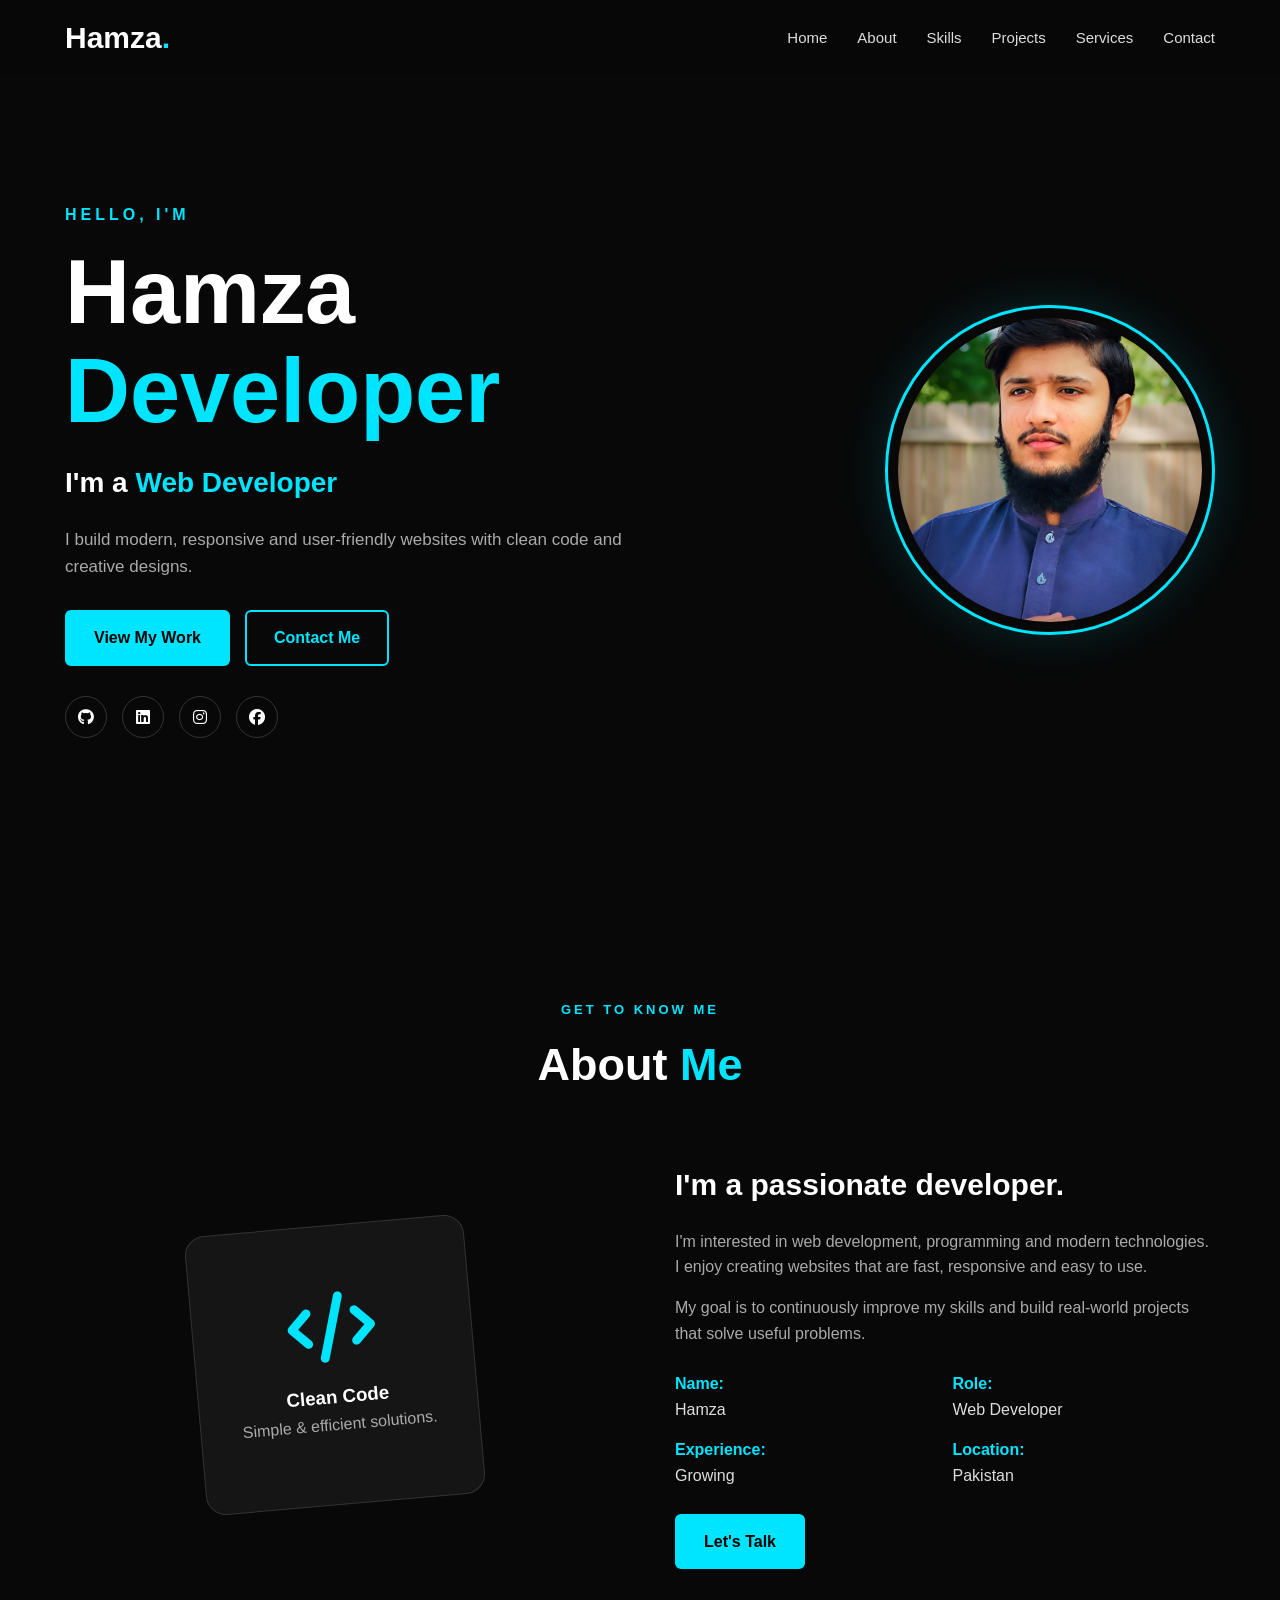
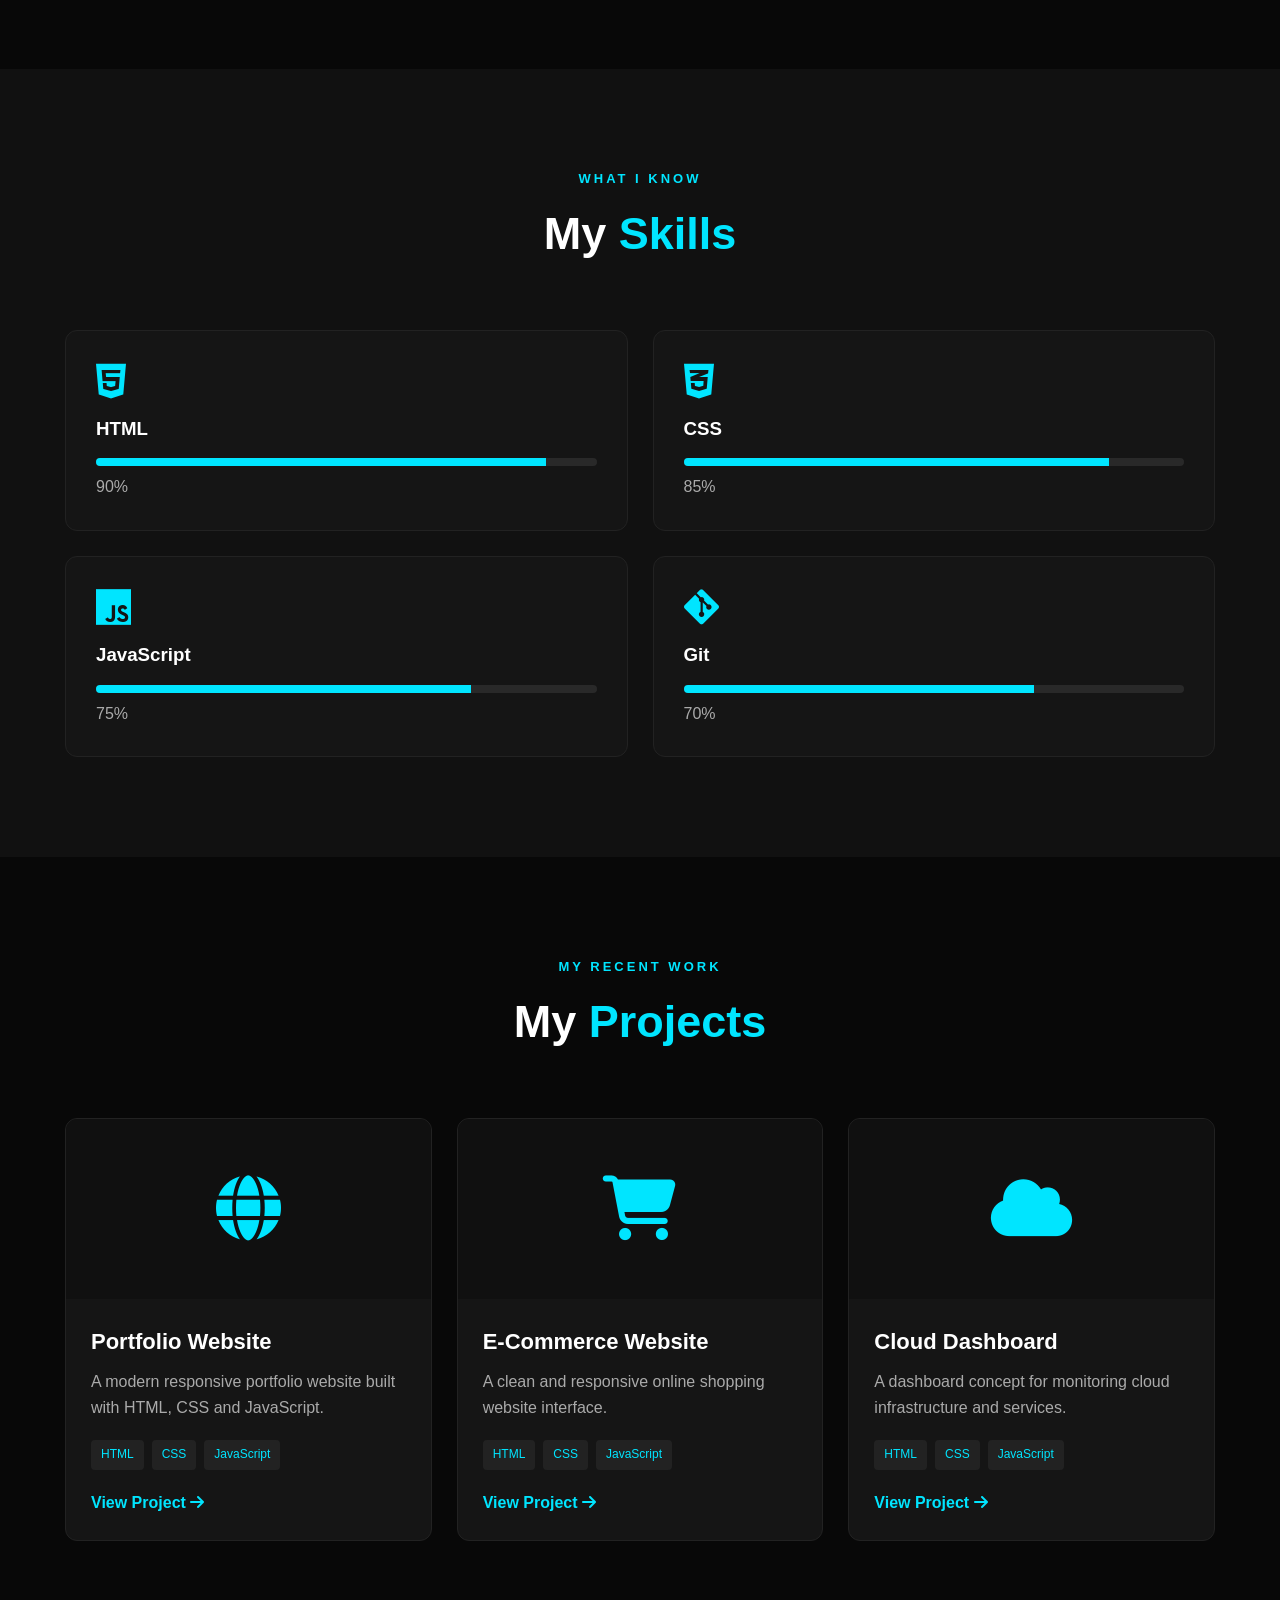
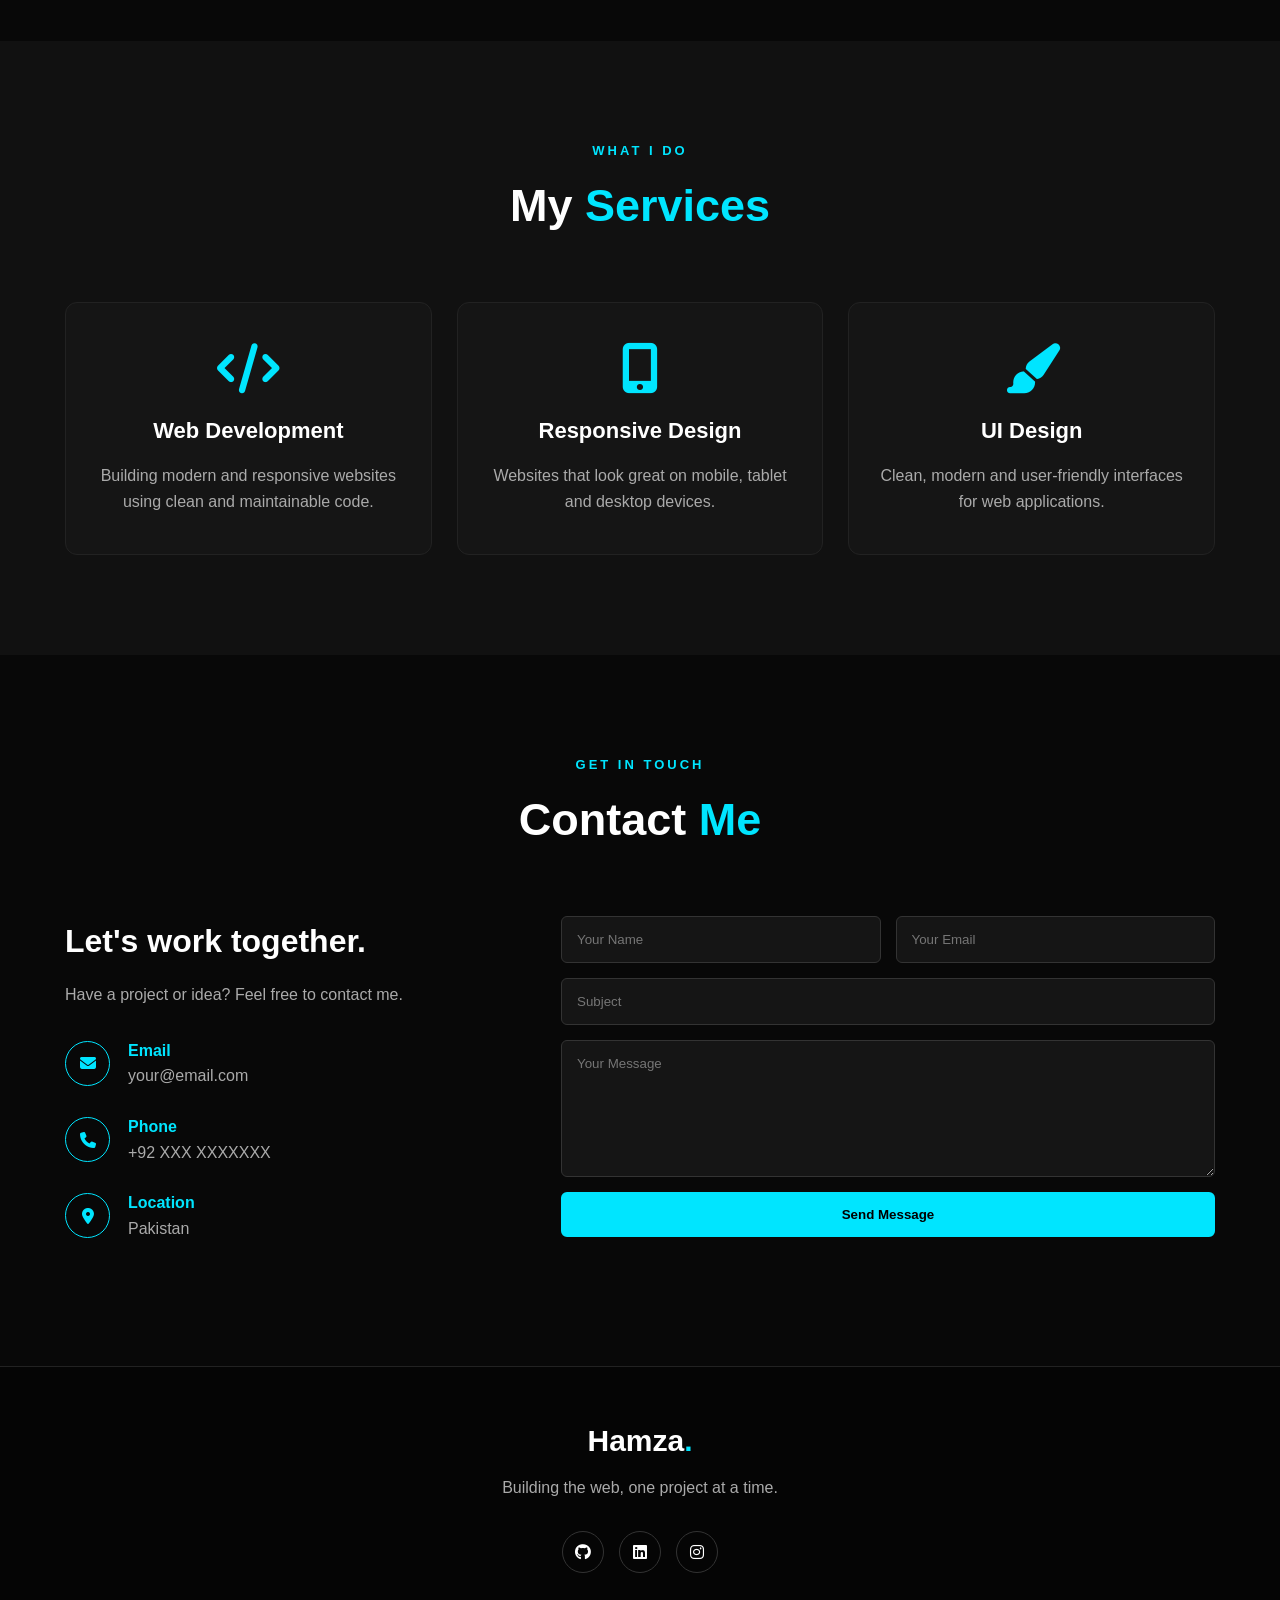
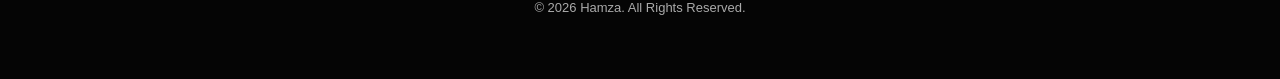
==== public/index.html @ 90203abd "Initial DevOps portfolio" ====
<!DOCTYPE html>
<html lang="en">

<head>
    <meta charset="UTF-8">
    <meta name="viewport" content="width=device-width, initial-scale=1.0">

    <title>Hamza | Portfolio</title>

    <!-- CSS -->
    <link rel="stylesheet" href="style.css">

    <!-- Font Awesome Icons -->
    <link rel="stylesheet"
        href="https://cdnjs.cloudflare.com/ajax/libs/font-awesome/6.5.2/css/all.min.css">
</head>

<body>

    <!-- ================= NAVBAR ================= -->

    <header>
        <nav class="navbar">

            <a href="#home" class="logo">
                Hamza<span>.</span>
            </a>

            <ul class="nav-links" id="navLinks">
                <li>
                    <a href="#home">Home</a>
                </li>

                <li>
                    <a href="#about">About</a>
                </li>

                <li>
                    <a href="#skills">Skills</a>
                </li>

                <li>
                    <a href="#projects">Projects</a>
                </li>

                <li>
                    <a href="#services">Services</a>
                </li>

                <li>
                    <a href="#contact">Contact</a>
                </li>
            </ul>

            <div class="menu-btn" id="menuBtn">
                <i class="fas fa-bars"></i>
            </div>

        </nav>
    </header>


    <!-- ================= HOME ================= -->

    <section class="hero" id="home">

        <div class="hero-content">

            <p class="small-title">
                HELLO, I'M
            </p>

            <h1>
                Hamza <br>
                <span>Developer</span>
            </h1>

            <h2>
                I'm a <span id="typing"></span>
            </h2>

            <p class="hero-text">
                I build modern, responsive and user-friendly websites
                with clean code and creative designs.
            </p>


            <!-- Buttons -->

            <div class="hero-buttons">

                <a href="#projects" class="btn primary-btn">
                    View My Work
                </a>

                <a href="#contact" class="btn secondary-btn">
                    Contact Me
                </a>

            </div>


            <!-- Social Icons -->

            <div class="social-icons">

                <a href="#" aria-label="GitHub">
                    <i class="fab fa-github"></i>
                </a>

                <a href="#" aria-label="LinkedIn">
                    <i class="fab fa-linkedin"></i>
                </a>

                <a href="#" aria-label="Instagram">
                    <i class="fab fa-instagram"></i>
                </a>

                <a href="#" aria-label="Facebook">
                    <i class="fab fa-facebook"></i>
                </a>

            </div>

        </div>


        <!-- ================= PROFILE PICTURE ================= -->

        <div class="hero-image">

            <div class="profile-circle">

                <div class="profile-placeholder">

                    <img
                        src="/profile.jpg"
                        alt="Hamza Profile Picture"
                    >

                </div>

            </div>

        </div>

    </section>


    <!-- ================= ABOUT ================= -->

    <section class="section" id="about">

        <div class="section-title">

            <p>
                GET TO KNOW ME
            </p>

            <h2>
                About <span>Me</span>
            </h2>

        </div>


        <div class="about-container">


            <!-- About Image/Card -->

            <div class="about-image">

                <div class="about-card">

                    <i class="fas fa-code"></i>

                    <h3>
                        Clean Code
                    </h3>

                    <p>
                        Simple & efficient solutions.
                    </p>

                </div>

            </div>


            <!-- About Content -->

            <div class="about-content">

                <h3>
                    I'm a passionate developer.
                </h3>

                <p>
                    I'm interested in web development, programming
                    and modern technologies. I enjoy creating websites
                    that are fast, responsive and easy to use.
                </p>

                <p>
                    My goal is to continuously improve my skills and
                    build real-world projects that solve useful problems.
                </p>


                <div class="about-info">

                    <div>
                        <strong>Name:</strong>
                        <span>Hamza</span>
                    </div>

                    <div>
                        <strong>Role:</strong>
                        <span>Web Developer</span>
                    </div>

                    <div>
                        <strong>Experience:</strong>
                        <span>Growing</span>
                    </div>

                    <div>
                        <strong>Location:</strong>
                        <span>Pakistan</span>
                    </div>

                </div>


                <a href="#contact" class="btn primary-btn">
                    Let's Talk
                </a>

            </div>

        </div>

    </section>


    <!-- ================= SKILLS ================= -->

    <section class="section skills-section" id="skills">

        <div class="section-title">

            <p>
                WHAT I KNOW
            </p>

            <h2>
                My <span>Skills</span>
            </h2>

        </div>


        <div class="skills-container">


            <!-- HTML -->

            <div class="skill-card">

                <i class="fab fa-html5"></i>

                <h3>
                    HTML
                </h3>

                <div class="progress">

                    <div
                        class="progress-bar"
                        data-width="90%">
                    </div>

                </div>

                <span>
                    90%
                </span>

            </div>


            <!-- CSS -->

            <div class="skill-card">

                <i class="fab fa-css3-alt"></i>

                <h3>
                    CSS
                </h3>

                <div class="progress">

                    <div
                        class="progress-bar"
                        data-width="85%">
                    </div>

                </div>

                <span>
                    85%
                </span>

            </div>


            <!-- JavaScript -->

            <div class="skill-card">

                <i class="fab fa-js"></i>

                <h3>
                    JavaScript
                </h3>

                <div class="progress">

                    <div
                        class="progress-bar"
                        data-width="75%">
                    </div>

                </div>

                <span>
                    75%
                </span>

            </div>


            <!-- Git -->

            <div class="skill-card">

                <i class="fab fa-git-alt"></i>

                <h3>
                    Git
                </h3>

                <div class="progress">

                    <div
                        class="progress-bar"
                        data-width="70%">
                    </div>

                </div>

                <span>
                    70%
                </span>

            </div>

        </div>

    </section>


    <!-- ================= PROJECTS ================= -->

    <section class="section" id="projects">

        <div class="section-title">

            <p>
                MY RECENT WORK
            </p>

            <h2>
                My <span>Projects</span>
            </h2>

        </div>


        <div class="projects-container">


            <!-- Project 1 -->

            <div class="project-card">

                <div class="project-icon">

                    <i class="fas fa-globe"></i>

                </div>

                <div class="project-content">

                    <h3>
                        Portfolio Website
                    </h3>

                    <p>
                        A modern responsive portfolio website
                        built with HTML, CSS and JavaScript.
                    </p>

                    <div class="project-tags">

                        <span>HTML</span>
                        <span>CSS</span>
                        <span>JavaScript</span>

                    </div>

                    <a href="#" class="project-link">
                        View Project
                        <i class="fas fa-arrow-right"></i>
                    </a>

                </div>

            </div>


            <!-- Project 2 -->

            <div class="project-card">

                <div class="project-icon">

                    <i class="fas fa-shopping-cart"></i>

                </div>

                <div class="project-content">

                    <h3>
                        E-Commerce Website
                    </h3>

                    <p>
                        A clean and responsive online shopping
                        website interface.
                    </p>

                    <div class="project-tags">

                        <span>HTML</span>
                        <span>CSS</span>
                        <span>JavaScript</span>

                    </div>

                    <a href="#" class="project-link">
                        View Project
                        <i class="fas fa-arrow-right"></i>
                    </a>

                </div>

            </div>


            <!-- Project 3 -->

            <div class="project-card">

                <div class="project-icon">

                    <i class="fas fa-cloud"></i>

                </div>

                <div class="project-content">

                    <h3>
                        Cloud Dashboard
                    </h3>

                    <p>
                        A dashboard concept for monitoring
                        cloud infrastructure and services.
                    </p>

                    <div class="project-tags">

                        <span>HTML</span>
                        <span>CSS</span>
                        <span>JavaScript</span>

                    </div>

                    <a href="#" class="project-link">
                        View Project
                        <i class="fas fa-arrow-right"></i>
                    </a>

                </div>

            </div>

        </div>

    </section>


    <!-- ================= SERVICES ================= -->

    <section class="section services-section" id="services">

        <div class="section-title">

            <p>
                WHAT I DO
            </p>

            <h2>
                My <span>Services</span>
            </h2>

        </div>


        <div class="services-container">


            <!-- Service 1 -->

            <div class="service-card">

                <i class="fas fa-code"></i>

                <h3>
                    Web Development
                </h3>

                <p>
                    Building modern and responsive websites
                    using clean and maintainable code.
                </p>

            </div>


            <!-- Service 2 -->

            <div class="service-card">

                <i class="fas fa-mobile-alt"></i>

                <h3>
                    Responsive Design
                </h3>

                <p>
                    Websites that look great on mobile,
                    tablet and desktop devices.
                </p>

            </div>


            <!-- Service 3 -->

            <div class="service-card">

                <i class="fas fa-paint-brush"></i>

                <h3>
                    UI Design
                </h3>

                <p>
                    Clean, modern and user-friendly interfaces
                    for web applications.
                </p>

            </div>

        </div>

    </section>


    <!-- ================= CONTACT ================= -->

    <section class="section contact-section" id="contact">

        <div class="section-title">

            <p>
                GET IN TOUCH
            </p>

            <h2>
                Contact <span>Me</span>
            </h2>

        </div>


        <div class="contact-container">


            <!-- Contact Information -->

            <div class="contact-info">

                <h3>
                    Let's work together.
                </h3>

                <p>
                    Have a project or idea?
                    Feel free to contact me.
                </p>


                <div class="contact-item">

                    <i class="fas fa-envelope"></i>

                    <div>

                        <strong>
                            Email
                        </strong>

                        <p>
                            your@email.com
                        </p>

                    </div>

                </div>


                <div class="contact-item">

                    <i class="fas fa-phone"></i>

                    <div>

                        <strong>
                            Phone
                        </strong>

                        <p>
                            +92 XXX XXXXXXX
                        </p>

                    </div>

                </div>


                <div class="contact-item">

                    <i class="fas fa-location-dot"></i>

                    <div>

                        <strong>
                            Location
                        </strong>

                        <p>
                            Pakistan
                        </p>

                    </div>

                </div>

            </div>


            <!-- Contact Form -->

            <form id="contactForm">

                <div class="input-group">

                    <input
                        type="text"
                        id="name"
                        placeholder="Your Name"
                        required
                    >

                    <input
                        type="email"
                        id="email"
                        placeholder="Your Email"
                        required
                    >

                </div>


                <input
                    type="text"
                    id="subject"
                    placeholder="Subject"
                    required
                >


                <textarea
                    id="message"
                    rows="7"
                    placeholder="Your Message"
                    required
                ></textarea>


                <button
                    type="submit"
                    class="btn primary-btn"
                >
                    Send Message
                </button>


                <p id="formMessage"></p>

            </form>

        </div>

    </section>


    <!-- ================= FOOTER ================= -->

    <footer>

        <div class="footer-content">

            <h2>
                Hamza<span>.</span>
            </h2>

            <p>
                Building the web, one project at a time.
            </p>


            <div class="social-icons">

                <a href="#" aria-label="GitHub">
                    <i class="fab fa-github"></i>
                </a>

                <a href="#" aria-label="LinkedIn">
                    <i class="fab fa-linkedin"></i>
                </a>

                <a href="#" aria-label="Instagram">
                    <i class="fab fa-instagram"></i>
                </a>

            </div>


            <p class="copyright">
                © 2026 Hamza. All Rights Reserved.
            </p>

        </div>

    </footer>


    <!-- ================= JAVASCRIPT ================= -->

    <script src="script.js"></script>

</body>

</html>
---- public/style.css ----
/* =========================
   GLOBAL
========================= */

* {
    margin: 0;
    padding: 0;
    box-sizing: border-box;
    scroll-behavior: smooth;
}

:root {
    --bg: #080808;
    --bg-light: #111111;
    --card: #151515;
    --text: #ffffff;
    --text-light: #aaaaaa;
    --accent: #00e5ff;
    --accent-dark: #00a8bd;
}

body {
    font-family: Arial, Helvetica, sans-serif;
    background: var(--bg);
    color: var(--text);
    line-height: 1.6;
}

a {
    color: inherit;
    text-decoration: none;
}

ul {
    list-style: none;
}

section {
    scroll-margin-top: 80px;
}


/* =========================
   NAVBAR
========================= */

header {
    position: fixed;
    top: 0;
    left: 0;
    width: 100%;
    z-index: 1000;
    background: rgba(8, 8, 8, 0.9);
    backdrop-filter: blur(10px);
}

.navbar {
    max-width: 1200px;
    height: 75px;
    margin: auto;

    display: flex;
    align-items: center;
    justify-content: space-between;

    padding: 0 25px;
}

.logo {
    font-size: 30px;
    font-weight: 800;
}

.logo span,
h1 span,
h2 span,
.section-title span,
footer span {
    color: var(--accent);
}

.nav-links {
    display: flex;
    gap: 30px;
}

.nav-links a {
    color: #ddd;
    font-size: 15px;
    transition: 0.3s;
}

.nav-links a:hover {
    color: var(--accent);
}

.menu-btn {
    display: none;
    font-size: 25px;
    cursor: pointer;
}


/* =========================
   HERO SECTION
========================= */

.hero {
    min-height: 100vh;
    max-width: 1200px;
    margin: auto;

    padding: 120px 25px 80px;

    display: flex;
    align-items: center;
    justify-content: space-between;

    gap: 60px;
}

.hero-content {
    max-width: 650px;
}

.small-title {
    color: var(--accent);
    letter-spacing: 4px;
    font-weight: bold;
    margin-bottom: 15px;
}

.hero h1 {
    font-size: clamp(50px, 8vw, 90px);
    line-height: 1.1;
    margin-bottom: 20px;
}

.hero h2 {
    font-size: 28px;
    margin-bottom: 20px;
}

#typing {
    color: var(--accent);
}

.hero-text {
    color: var(--text-light);
    max-width: 600px;
    font-size: 17px;
}

.hero-buttons {
    display: flex;
    gap: 15px;
    margin-top: 30px;
}

.btn {
    display: inline-block;

    padding: 13px 27px;

    border-radius: 6px;

    font-weight: bold;

    border: 2px solid var(--accent);

    transition: 0.3s;

    cursor: pointer;
}

.primary-btn {
    background: var(--accent);
    color: #000;
}

.primary-btn:hover {
    background: transparent;
    color: var(--accent);
}

.secondary-btn {
    color: var(--accent);
}

.secondary-btn:hover {
    background: var(--accent);
    color: #000;
}


/* =========================
   SOCIAL ICONS
========================= */

.social-icons {
    display: flex;
    gap: 15px;
    margin-top: 30px;
}

.social-icons a {
    width: 42px;
    height: 42px;

    display: flex;
    align-items: center;
    justify-content: center;

    border: 1px solid #333;

    border-radius: 50%;

    transition: 0.3s;
}

.social-icons a:hover {
    color: var(--accent);

    border-color: var(--accent);

    transform: translateY(-4px);
}


/* =========================
   PROFILE PICTURE
========================= */

.hero-image {
    display: flex;

    align-items: center;
    justify-content: center;
}

.profile-circle {
    width: 330px;
    height: 330px;

    border-radius: 50%;

    border: 3px solid var(--accent);

    display: flex;

    align-items: center;
    justify-content: center;

    box-shadow: 0 0 50px rgba(0, 229, 255, 0.15);

    padding: 10px;
}

.profile-placeholder {
    width: 100%;
    height: 100%;

    border-radius: 50%;

    overflow: hidden;
}

.profile-placeholder img {
    width: 100%;
    height: 100%;

    object-fit: cover;

    display: block;
}


/* =========================
   GENERAL SECTIONS
========================= */

.section {
    max-width: 1200px;

    margin: auto;

    padding: 100px 25px;
}

.section-title {
    text-align: center;

    margin-bottom: 60px;
}

.section-title p {
    color: var(--accent);

    letter-spacing: 3px;

    font-size: 13px;

    font-weight: bold;
}

.section-title h2 {
    font-size: 45px;

    margin-top: 8px;
}


/* =========================
   ABOUT
========================= */

.about-container {
    display: grid;

    grid-template-columns: 1fr 1fr;

    gap: 70px;

    align-items: center;
}

.about-image {
    height: 350px;

    display: flex;

    align-items: center;
    justify-content: center;
}

.about-card {
    width: 280px;
    height: 280px;

    background: var(--card);

    border: 1px solid #333;

    border-radius: 20px;

    display: flex;

    flex-direction: column;

    align-items: center;
    justify-content: center;

    text-align: center;

    transform: rotate(-5deg);

    transition: 0.4s;
}

.about-card:hover {
    transform: rotate(0deg) scale(1.04);

    border-color: var(--accent);
}

.about-card i {
    font-size: 70px;

    color: var(--accent);

    margin-bottom: 20px;
}

.about-card p {
    color: var(--text-light);
}

.about-content h3 {
    font-size: 30px;

    margin-bottom: 20px;
}

.about-content > p {
    color: var(--text-light);

    margin-bottom: 15px;
}

.about-info {
    margin: 25px 0;

    display: grid;

    grid-template-columns: 1fr 1fr;

    gap: 15px;
}

.about-info div {
    display: flex;

    flex-direction: column;
}

.about-info strong {
    color: var(--accent);
}

.about-info span {
    color: #ddd;
}


/* =========================
   SKILLS
========================= */

.skills-section {
    background: var(--bg-light);

    max-width: none;

    padding-left: max(
        25px,
        calc((100% - 1150px) / 2)
    );

    padding-right: max(
        25px,
        calc((100% - 1150px) / 2)
    );
}

.skills-container {
    display: grid;

    grid-template-columns: repeat(2, 1fr);

    gap: 25px;
}

.skill-card {
    background: var(--card);

    padding: 30px;

    border-radius: 12px;

    border: 1px solid #222;
}

.skill-card i {
    font-size: 40px;

    color: var(--accent);
}

.skill-card h3 {
    margin: 10px 0 15px;
}

.progress {
    height: 8px;

    background: #292929;

    border-radius: 10px;

    overflow: hidden;
}

.progress-bar {
    width: 0;

    height: 100%;

    background: var(--accent);

    transition: width 1.5s ease;
}

.skill-card > span {
    display: block;

    margin-top: 8px;

    color: var(--text-light);
}


/* =========================
   PROJECTS
========================= */

.projects-container {
    display: grid;

    grid-template-columns: repeat(3, 1fr);

    gap: 25px;
}

.project-card {
    background: var(--card);

    border: 1px solid #222;

    border-radius: 12px;

    overflow: hidden;

    transition: 0.3s;
}

.project-card:hover {
    transform: translateY(-10px);

    border-color: var(--accent);
}

.project-icon {
    height: 180px;

    display: flex;

    align-items: center;
    justify-content: center;

    background: #101010;
}

.project-icon i {
    font-size: 65px;

    color: var(--accent);
}

.project-content {
    padding: 25px;
}

.project-content h3 {
    font-size: 22px;

    margin-bottom: 10px;
}

.project-content p {
    color: var(--text-light);
}

.project-tags {
    display: flex;

    flex-wrap: wrap;

    gap: 8px;

    margin: 20px 0;
}

.project-tags span {
    background: #222;

    color: var(--accent);

    padding: 5px 10px;

    border-radius: 4px;

    font-size: 12px;
}

.project-link {
    color: var(--accent);

    font-weight: bold;
}


/* =========================
   SERVICES
========================= */

.services-section {
    background: var(--bg-light);

    max-width: none;

    padding-left: max(
        25px,
        calc((100% - 1150px) / 2)
    );

    padding-right: max(
        25px,
        calc((100% - 1150px) / 2)
    );
}

.services-container {
    display: grid;

    grid-template-columns: repeat(3, 1fr);

    gap: 25px;
}

.service-card {
    background: var(--card);

    border: 1px solid #222;

    border-radius: 12px;

    padding: 40px 30px;

    text-align: center;

    transition: 0.3s;
}

.service-card:hover {
    transform: translateY(-8px);

    border-color: var(--accent);
}

.service-card i {
    font-size: 50px;

    color: var(--accent);

    margin-bottom: 20px;
}

.service-card h3 {
    margin-bottom: 15px;

    font-size: 22px;
}

.service-card p {
    color: var(--text-light);
}


/* =========================
   CONTACT
========================= */

.contact-container {
    display: grid;

    grid-template-columns: 0.8fr 1.2fr;

    gap: 60px;
}

.contact-info h3 {
    font-size: 32px;

    margin-bottom: 15px;
}

.contact-info > p {
    color: var(--text-light);

    margin-bottom: 30px;
}

.contact-item {
    display: flex;

    align-items: center;

    gap: 18px;

    margin-bottom: 25px;
}

.contact-item i {
    width: 45px;
    height: 45px;

    display: flex;

    align-items: center;
    justify-content: center;

    border: 1px solid var(--accent);

    border-radius: 50%;

    color: var(--accent);
}

.contact-item strong {
    color: var(--accent);
}

.contact-item p {
    color: var(--text-light);
}

form {
    display: flex;

    flex-direction: column;

    gap: 15px;
}

.input-group {
    display: grid;

    grid-template-columns: 1fr 1fr;

    gap: 15px;
}

input,
textarea {
    width: 100%;

    padding: 15px;

    background: var(--card);

    color: white;

    border: 1px solid #333;

    border-radius: 6px;

    outline: none;

    font-family: inherit;
}

input:focus,
textarea:focus {
    border-color: var(--accent);
}

textarea {
    resize: vertical;
}

#formMessage {
    color: var(--accent);
}


/* =========================
   FOOTER
========================= */

footer {
    background: #050505;

    border-top: 1px solid #222;

    text-align: center;

    padding: 50px 20px;
}

.footer-content h2 {
    font-size: 30px;
}

.footer-content > p {
    color: var(--text-light);

    margin: 10px 0;
}

.footer-content .social-icons {
    justify-content: center;
}

.copyright {
    margin-top: 25px !important;

    font-size: 13px;
}


/* =========================
   RESPONSIVE
========================= */

@media (max-width: 900px) {

    .nav-links {
        position: absolute;

        top: 75px;
        left: -100%;

        width: 100%;

        background: #0b0b0b;

        flex-direction: column;

        text-align: center;

        padding: 25px;

        transition: 0.3s;
    }

    .nav-links.active {
        left: 0;
    }

    .menu-btn {
        display: block;
    }

    .hero {
        flex-direction: column-reverse;

        text-align: center;

        justify-content: center;
    }

    .hero-buttons,
    .social-icons {
        justify-content: center;
    }

    .profile-circle {
        width: 270px;
        height: 270px;
    }

    .about-container,
    .contact-container {
        grid-template-columns: 1fr;
    }

    .about-content {
        text-align: center;
    }

    .about-info {
        text-align: left;
    }

    .projects-container,
    .services-container {
        grid-template-columns: 1fr 1fr;
    }
}


/* =========================
   MOBILE
========================= */

@media (max-width: 600px) {

    .section {
        padding: 80px 20px;
    }

    .hero {
        padding-left: 20px;
        padding-right: 20px;
    }

    .hero h1 {
        font-size: 55px;
    }

    .hero h2 {
        font-size: 22px;
    }

    .hero-buttons {
        flex-direction: column;
    }

    .profile-circle {
        width: 220px;
        height: 220px;

        padding: 7px;
    }

    .profile-placeholder {
        width: 100%;
        height: 100%;
    }

    .section-title h2 {
        font-size: 36px;
    }

    .skills-container,
    .projects-container,
    .services-container,
    .input-group {
        grid-template-columns: 1fr;
    }

    .about-info {
        grid-template-columns: 1fr;
    }
}
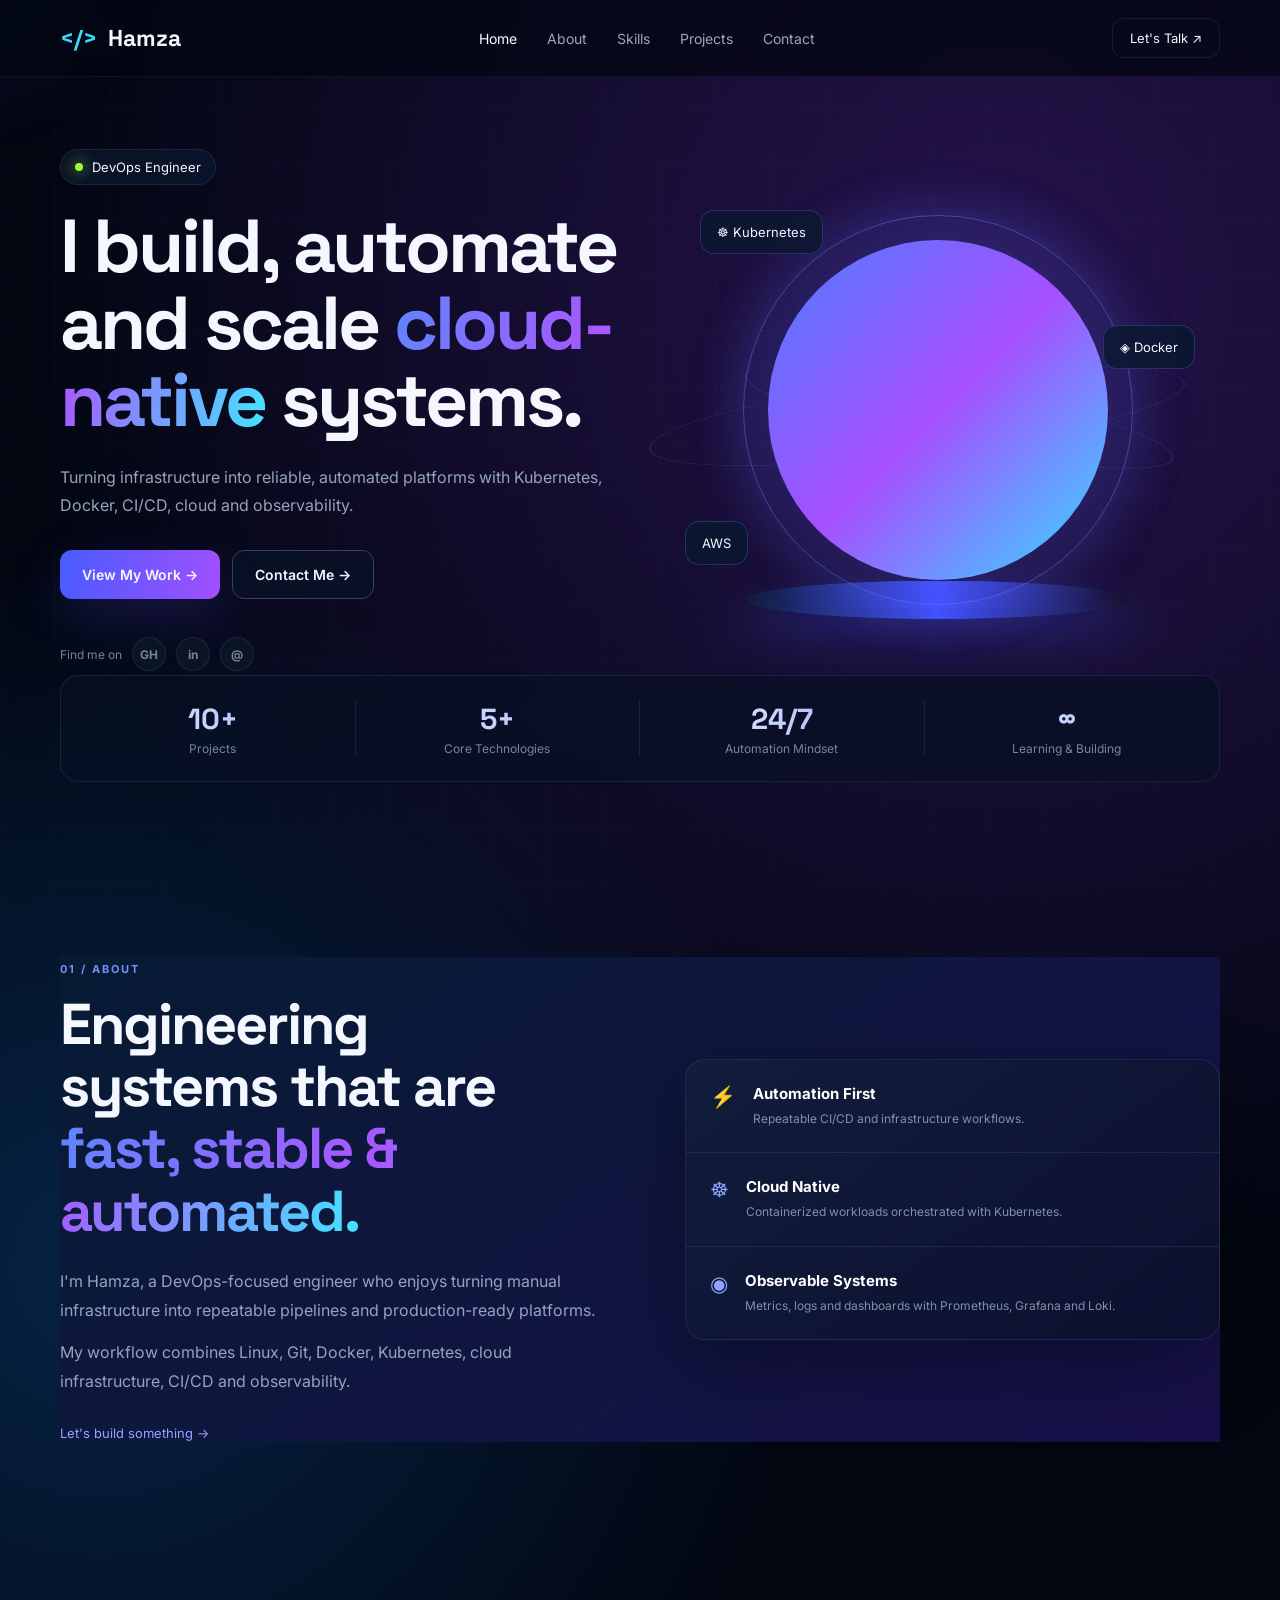
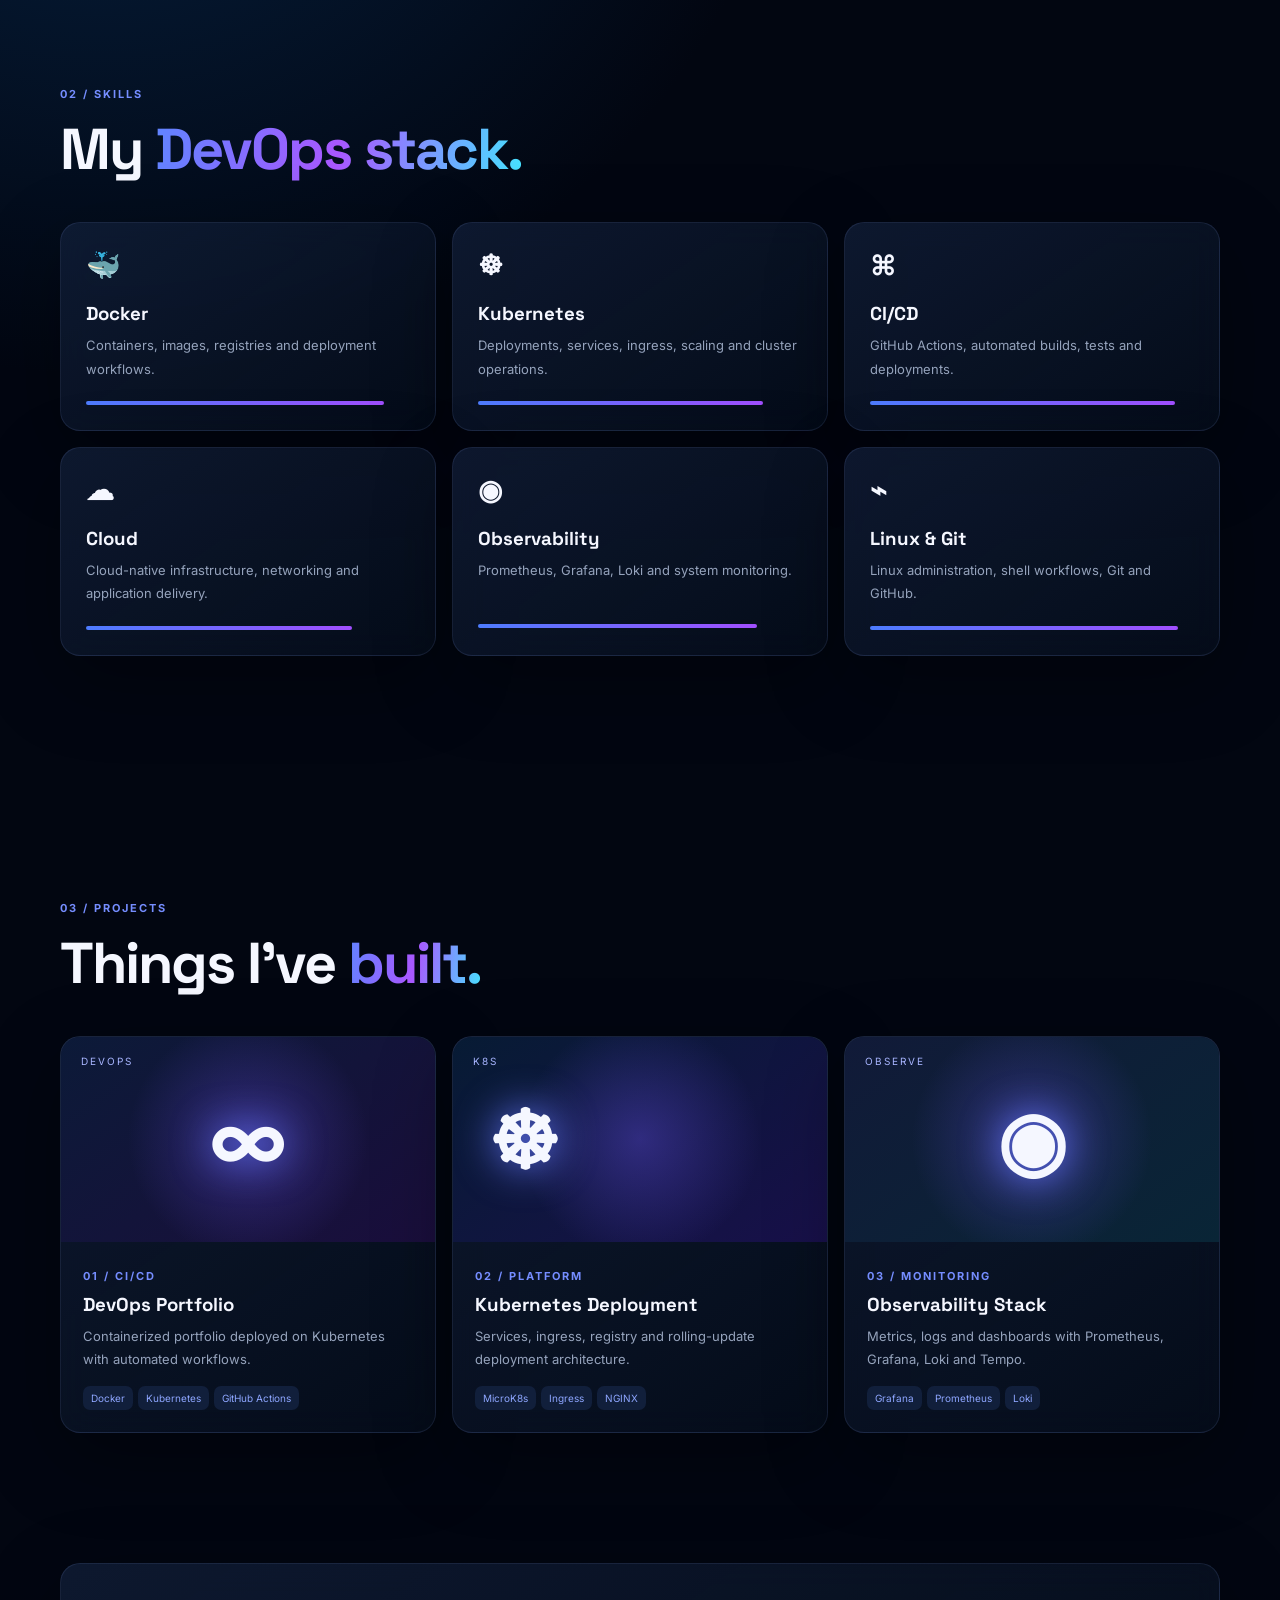
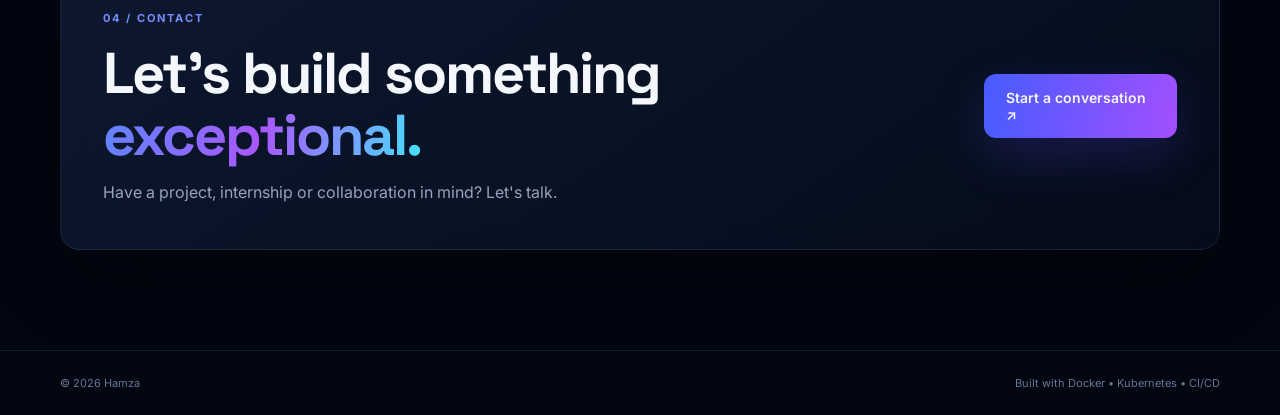
==== commit 578074f2: "Update professional website design" ====
--- a/public/index.html
+++ b/public/index.html
@@ -1,792 +1 @@
-
-<!DOCTYPE html>
-<html lang="en">
-
-<head>
-    <meta charset="UTF-8">
-    <meta name="viewport" content="width=device-width, initial-scale=1.0">
-
-    <title>Hamza | Portfolio</title>
-
-    <!-- CSS -->
-    <link rel="stylesheet" href="style.css">
-
-    <!-- Font Awesome Icons -->
-    <link rel="stylesheet"
-        href="https://cdnjs.cloudflare.com/ajax/libs/font-awesome/6.5.2/css/all.min.css">
-</head>
-
-<body>
-
-    <!-- ================= NAVBAR ================= -->
-
-    <header>
-        <nav class="navbar">
-
-            <a href="#home" class="logo">
-                Hamza<span>.</span>
-            </a>
-
-            <ul class="nav-links" id="navLinks">
-                <li>
-                    <a href="#home">Home</a>
-                </li>
-
-                <li>
-                    <a href="#about">About</a>
-                </li>
-
-                <li>
-                    <a href="#skills">Skills</a>
-                </li>
-
-                <li>
-                    <a href="#projects">Projects</a>
-                </li>
-
-                <li>
-                    <a href="#services">Services</a>
-                </li>
-
-                <li>
-                    <a href="#contact">Contact</a>
-                </li>
-            </ul>
-
-            <div class="menu-btn" id="menuBtn">
-                <i class="fas fa-bars"></i>
-            </div>
-
-        </nav>
-    </header>
-
-
-    <!-- ================= HOME ================= -->
-
-    <section class="hero" id="home">
-
-        <div class="hero-content">
-
-            <p class="small-title">
-                HELLO, I'M
-            </p>
-
-            <h1>
-                Hamza <br>
-                <span>Developer</span>
-            </h1>
-
-            <h2>
-                I'm a <span id="typing"></span>
-            </h2>
-
-            <p class="hero-text">
-                I build modern, responsive and user-friendly websites
-                with clean code and creative designs.
-            </p>
-
-
-            <!-- Buttons -->
-
-            <div class="hero-buttons">
-
-                <a href="#projects" class="btn primary-btn">
-                    View My Work
-                </a>
-
-                <a href="#contact" class="btn secondary-btn">
-                    Contact Me
-                </a>
-
-            </div>
-
-
-            <!-- Social Icons -->
-
-            <div class="social-icons">
-
-                <a href="#" aria-label="GitHub">
-                    <i class="fab fa-github"></i>
-                </a>
-
-                <a href="#" aria-label="LinkedIn">
-                    <i class="fab fa-linkedin"></i>
-                </a>
-
-                <a href="#" aria-label="Instagram">
-                    <i class="fab fa-instagram"></i>
-                </a>
-
-                <a href="#" aria-label="Facebook">
-                    <i class="fab fa-facebook"></i>
-                </a>
-
-            </div>
-
-        </div>
-
-
-        <!-- ================= PROFILE PICTURE ================= -->
-
-        <div class="hero-image">
-
-            <div class="profile-circle">
-
-                <div class="profile-placeholder">
-
-                    <img
-                        src="/profile.jpg"
-                        alt="Hamza Profile Picture"
-                    >
-
-                </div>
-
-            </div>
-
-        </div>
-
-    </section>
-
-
-    <!-- ================= ABOUT ================= -->
-
-    <section class="section" id="about">
-
-        <div class="section-title">
-
-            <p>
-                GET TO KNOW ME
-            </p>
-
-            <h2>
-                About <span>Me</span>
-            </h2>
-
-        </div>
-
-
-        <div class="about-container">
-
-
-            <!-- About Image/Card -->
-
-            <div class="about-image">
-
-                <div class="about-card">
-
-                    <i class="fas fa-code"></i>
-
-                    <h3>
-                        Clean Code
-                    </h3>
-
-                    <p>
-                        Simple & efficient solutions.
-                    </p>
-
-                </div>
-
-            </div>
-
-
-            <!-- About Content -->
-
-            <div class="about-content">
-
-                <h3>
-                    I'm a passionate developer.
-                </h3>
-
-                <p>
-                    I'm interested in web development, programming
-                    and modern technologies. I enjoy creating websites
-                    that are fast, responsive and easy to use.
-                </p>
-
-                <p>
-                    My goal is to continuously improve my skills and
-                    build real-world projects that solve useful problems.
-                </p>
-
-
-                <div class="about-info">
-
-                    <div>
-                        <strong>Name:</strong>
-                        <span>Hamza</span>
-                    </div>
-
-                    <div>
-                        <strong>Role:</strong>
-                        <span>Web Developer</span>
-                    </div>
-
-                    <div>
-                        <strong>Experience:</strong>
-                        <span>Growing</span>
-                    </div>
-
-                    <div>
-                        <strong>Location:</strong>
-                        <span>Pakistan</span>
-                    </div>
-
-                </div>
-
-
-                <a href="#contact" class="btn primary-btn">
-                    Let's Talk
-                </a>
-
-            </div>
-
-        </div>
-
-    </section>
-
-
-    <!-- ================= SKILLS ================= -->
-
-    <section class="section skills-section" id="skills">
-
-        <div class="section-title">
-
-            <p>
-                WHAT I KNOW
-            </p>
-
-            <h2>
-                My <span>Skills</span>
-            </h2>
-
-        </div>
-
-
-        <div class="skills-container">
-
-
-            <!-- HTML -->
-
-            <div class="skill-card">
-
-                <i class="fab fa-html5"></i>
-
-                <h3>
-                    HTML
-                </h3>
-
-                <div class="progress">
-
-                    <div
-                        class="progress-bar"
-                        data-width="90%">
-                    </div>
-
-                </div>
-
-                <span>
-                    90%
-                </span>
-
-            </div>
-
-
-            <!-- CSS -->
-
-            <div class="skill-card">
-
-                <i class="fab fa-css3-alt"></i>
-
-                <h3>
-                    CSS
-                </h3>
-
-                <div class="progress">
-
-                    <div
-                        class="progress-bar"
-                        data-width="85%">
-                    </div>
-
-                </div>
-
-                <span>
-                    85%
-                </span>
-
-            </div>
-
-
-            <!-- JavaScript -->
-
-            <div class="skill-card">
-
-                <i class="fab fa-js"></i>
-
-                <h3>
-                    JavaScript
-                </h3>
-
-                <div class="progress">
-
-                    <div
-                        class="progress-bar"
-                        data-width="75%">
-                    </div>
-
-                </div>
-
-                <span>
-                    75%
-                </span>
-
-            </div>
-
-
-            <!-- Git -->
-
-            <div class="skill-card">
-
-                <i class="fab fa-git-alt"></i>
-
-                <h3>
-                    Git
-                </h3>
-
-                <div class="progress">
-
-                    <div
-                        class="progress-bar"
-                        data-width="70%">
-                    </div>
-
-                </div>
-
-                <span>
-                    70%
-                </span>
-
-            </div>
-
-        </div>
-
-    </section>
-
-
-    <!-- ================= PROJECTS ================= -->
-
-    <section class="section" id="projects">
-
-        <div class="section-title">
-
-            <p>
-                MY RECENT WORK
-            </p>
-
-            <h2>
-                My <span>Projects</span>
-            </h2>
-
-        </div>
-
-
-        <div class="projects-container">
-
-
-            <!-- Project 1 -->
-
-            <div class="project-card">
-
-                <div class="project-icon">
-
-                    <i class="fas fa-globe"></i>
-
-                </div>
-
-                <div class="project-content">
-
-                    <h3>
-                        Portfolio Website
-                    </h3>
-
-                    <p>
-                        A modern responsive portfolio website
-                        built with HTML, CSS and JavaScript.
-                    </p>
-
-                    <div class="project-tags">
-
-                        <span>HTML</span>
-                        <span>CSS</span>
-                        <span>JavaScript</span>
-
-                    </div>
-
-                    <a href="#" class="project-link">
-                        View Project
-                        <i class="fas fa-arrow-right"></i>
-                    </a>
-
-                </div>
-
-            </div>
-
-
-            <!-- Project 2 -->
-
-            <div class="project-card">
-
-                <div class="project-icon">
-
-                    <i class="fas fa-shopping-cart"></i>
-
-                </div>
-
-                <div class="project-content">
-
-                    <h3>
-                        E-Commerce Website
-                    </h3>
-
-                    <p>
-                        A clean and responsive online shopping
-                        website interface.
-                    </p>
-
-                    <div class="project-tags">
-
-                        <span>HTML</span>
-                        <span>CSS</span>
-                        <span>JavaScript</span>
-
-                    </div>
-
-                    <a href="#" class="project-link">
-                        View Project
-                        <i class="fas fa-arrow-right"></i>
-                    </a>
-
-                </div>
-
-            </div>
-
-
-            <!-- Project 3 -->
-
-            <div class="project-card">
-
-                <div class="project-icon">
-
-                    <i class="fas fa-cloud"></i>
-
-                </div>
-
-                <div class="project-content">
-
-                    <h3>
-                        Cloud Dashboard
-                    </h3>
-
-                    <p>
-                        A dashboard concept for monitoring
-                        cloud infrastructure and services.
-                    </p>
-
-                    <div class="project-tags">
-
-                        <span>HTML</span>
-                        <span>CSS</span>
-                        <span>JavaScript</span>
-
-                    </div>
-
-                    <a href="#" class="project-link">
-                        View Project
-                        <i class="fas fa-arrow-right"></i>
-                    </a>
-
-                </div>
-
-            </div>
-
-        </div>
-
-    </section>
-
-
-    <!-- ================= SERVICES ================= -->
-
-    <section class="section services-section" id="services">
-
-        <div class="section-title">
-
-            <p>
-                WHAT I DO
-            </p>
-
-            <h2>
-                My <span>Services</span>
-            </h2>
-
-        </div>
-
-
-        <div class="services-container">
-
-
-            <!-- Service 1 -->
-
-            <div class="service-card">
-
-                <i class="fas fa-code"></i>
-
-                <h3>
-                    Web Development
-                </h3>
-
-                <p>
-                    Building modern and responsive websites
-                    using clean and maintainable code.
-                </p>
-
-            </div>
-
-
-            <!-- Service 2 -->
-
-            <div class="service-card">
-
-                <i class="fas fa-mobile-alt"></i>
-
-                <h3>
-                    Responsive Design
-                </h3>
-
-                <p>
-                    Websites that look great on mobile,
-                    tablet and desktop devices.
-                </p>
-
-            </div>
-
-
-            <!-- Service 3 -->
-
-            <div class="service-card">
-
-                <i class="fas fa-paint-brush"></i>
-
-                <h3>
-                    UI Design
-                </h3>
-
-                <p>
-                    Clean, modern and user-friendly interfaces
-                    for web applications.
-                </p>
-
-            </div>
-
-        </div>
-
-    </section>
-
-
-    <!-- ================= CONTACT ================= -->
-
-    <section class="section contact-section" id="contact">
-
-        <div class="section-title">
-
-            <p>
-                GET IN TOUCH
-            </p>
-
-            <h2>
-                Contact <span>Me</span>
-            </h2>
-
-        </div>
-
-
-        <div class="contact-container">
-
-
-            <!-- Contact Information -->
-
-            <div class="contact-info">
-
-                <h3>
-                    Let's work together.
-                </h3>
-
-                <p>
-                    Have a project or idea?
-                    Feel free to contact me.
-                </p>
-
-
-                <div class="contact-item">
-
-                    <i class="fas fa-envelope"></i>
-
-                    <div>
-
-                        <strong>
-                            Email
-                        </strong>
-
-                        <p>
-                            your@email.com
-                        </p>
-
-                    </div>
-
-                </div>
-
-
-                <div class="contact-item">
-
-                    <i class="fas fa-phone"></i>
-
-                    <div>
-
-                        <strong>
-                            Phone
-                        </strong>
-
-                        <p>
-                            +92 XXX XXXXXXX
-                        </p>
-
-                    </div>
-
-                </div>
-
-
-                <div class="contact-item">
-
-                    <i class="fas fa-location-dot"></i>
-
-                    <div>
-
-                        <strong>
-                            Location
-                        </strong>
-
-                        <p>
-                            Pakistan
-                        </p>
-
-                    </div>
-
-                </div>
-
-            </div>
-
-
-            <!-- Contact Form -->
-
-            <form id="contactForm">
-
-                <div class="input-group">
-
-                    <input
-                        type="text"
-                        id="name"
-                        placeholder="Your Name"
-                        required
-                    >
-
-                    <input
-                        type="email"
-                        id="email"
-                        placeholder="Your Email"
-                        required
-                    >
-
-                </div>
-
-
-                <input
-                    type="text"
-                    id="subject"
-                    placeholder="Subject"
-                    required
-                >
-
-
-                <textarea
-                    id="message"
-                    rows="7"
-                    placeholder="Your Message"
-                    required
-                ></textarea>
-
-
-                <button
-                    type="submit"
-                    class="btn primary-btn"
-                >
-                    Send Message
-                </button>
-
-
-                <p id="formMessage"></p>
-
-            </form>
-
-        </div>
-
-    </section>
-
-
-    <!-- ================= FOOTER ================= -->
-
-    <footer>
-
-        <div class="footer-content">
-
-            <h2>
-                Hamza<span>.</span>
-            </h2>
-
-            <p>
-                Building the web, one project at a time.
-            </p>
-
-
-            <div class="social-icons">
-
-                <a href="#" aria-label="GitHub">
-                    <i class="fab fa-github"></i>
-                </a>
-
-                <a href="#" aria-label="LinkedIn">
-                    <i class="fab fa-linkedin"></i>
-                </a>
-
-                <a href="#" aria-label="Instagram">
-                    <i class="fab fa-instagram"></i>
-                </a>
-
-            </div>
-
-
-            <p class="copyright">
-                © 2026 Hamza. All Rights Reserved.
-            </p>
-
-        </div>
-
-    </footer>
-
-
-    <!-- ================= JAVASCRIPT ================= -->
-
-    <script src="script.js"></script>
-
-</body>
-
-</html>
-
+<!doctype html><html lang="en"><head><meta charset="utf-8"><meta name="viewport" content="width=device-width,initial-scale=1"><meta name="description" content="Hamza — DevOps Engineer portfolio"><title>Hamza | DevOps Engineer</title><link rel="preconnect" href="https://fonts.googleapis.com"><link rel="preconnect" href="https://fonts.gstatic.com" crossorigin><link href="https://fonts.googleapis.com/css2?family=Inter:wght@400;500;600;700;800&family=Space+Grotesk:wght@500;600;700&display=swap" rel="stylesheet"><link rel="stylesheet" href="style.css"></head><body><div class="cursor-glow"></div><header><nav class="nav"><a class="brand" href="#home"><b>&lt;/&gt;</b> Hamza</a><button id="menu">☰</button><div id="links"><a class="active" href="#home">Home</a><a href="#about">About</a><a href="#skills">Skills</a><a href="#projects">Projects</a><a href="#contact">Contact</a></div><a class="navbtn" href="#contact">Let's Talk ↗</a></nav></header><main><section id="home" class="hero"><div class="wrap hero-grid"><div class="reveal"><span class="pill"><i></i> DevOps Engineer</span><h1>I build, automate<br>and scale <em>cloud-native</em> systems.</h1><p>Turning infrastructure into reliable, automated platforms with Kubernetes, Docker, CI/CD, cloud and observability.</p><div class="actions"><a class="btn primary" href="#projects">View My Work →</a><a class="btn" href="#contact">Contact Me →</a></div><div class="social"><span>Find me on</span><a href="#">GH</a><a href="#">in</a><a href="#">@</a></div></div><div class="visual reveal" id="visual"><div class="orbit a"></div><div class="orbit b"></div><span class="chip k">☸ Kubernetes</span><span class="chip d">◈ Docker</span><span class="chip w">AWS</span><div class="platform"><div class="ring"></div><div class="portrait"><img src="public/profile.jpg" alt="Hamza"></div><div class="base"></div></div></div></div><div class="wrap stats reveal"><div><b>10+</b><span>Projects</span></div><div><b>5+</b><span>Core Technologies</span></div><div><b>24/7</b><span>Automation Mindset</span></div><div><b>∞</b><span>Learning & Building</span></div></div></section><section id="about" class="section"><div class="wrap two"><div class="reveal"><small>01 / ABOUT</small><h2>Engineering systems that are <em>fast, stable & automated.</em></h2><p>I'm Hamza, a DevOps-focused engineer who enjoys turning manual infrastructure into repeatable pipelines and production-ready platforms.</p><p>My workflow combines Linux, Git, Docker, Kubernetes, cloud infrastructure, CI/CD and observability.</p><a class="link" href="#contact">Let's build something →</a></div><div class="glass reveal"><article>⚡<div><b>Automation First</b><span>Repeatable CI/CD and infrastructure workflows.</span></div></article><article>☸<div><b>Cloud Native</b><span>Containerized workloads orchestrated with Kubernetes.</span></div></article><article>◉<div><b>Observable Systems</b><span>Metrics, logs and dashboards with Prometheus, Grafana and Loki.</span></div></article></div></div></section><section id="skills" class="section"><div class="wrap"><small>02 / SKILLS</small><h2 class="reveal">My <em>DevOps stack.</em></h2><div class="grid skills"><article class="glass reveal"><strong>🐳</strong><h3>Docker</h3><p>Containers, images, registries and deployment workflows.</p><i style="width:92%"></i></article><article class="glass reveal"><strong>☸</strong><h3>Kubernetes</h3><p>Deployments, services, ingress, scaling and cluster operations.</p><i style="width:88%"></i></article><article class="glass reveal"><strong>⌘</strong><h3>CI/CD</h3><p>GitHub Actions, automated builds, tests and deployments.</p><i style="width:94%"></i></article><article class="glass reveal"><strong>☁</strong><h3>Cloud</h3><p>Cloud-native infrastructure, networking and application delivery.</p><i style="width:82%"></i></article><article class="glass reveal"><strong>◉</strong><h3>Observability</h3><p>Prometheus, Grafana, Loki and system monitoring.</p><i style="width:86%"></i></article><article class="glass reveal"><strong>⌁</strong><h3>Linux & Git</h3><p>Linux administration, shell workflows, Git and GitHub.</p><i style="width:95%"></i></article></div></div></section><section id="projects" class="section"><div class="wrap"><small>03 / PROJECTS</small><h2 class="reveal">Things I've <em>built.</em></h2><div class="grid projects"><article class="glass reveal"><div class="art one"><span>DEVOPS</span><b>∞</b></div><div class="body"><small>01 / CI/CD</small><h3>DevOps Portfolio</h3><p>Containerized portfolio deployed on Kubernetes with automated workflows.</p><label>Docker</label><label>Kubernetes</label><label>GitHub Actions</label></div></article><article class="glass reveal"><div class="art two"><span>K8S</span><b>☸</b></div><div class="body"><small>02 / PLATFORM</small><h3>Kubernetes Deployment</h3><p>Services, ingress, registry and rolling-update deployment architecture.</p><label>MicroK8s</label><label>Ingress</label><label>NGINX</label></div></article><article class="glass reveal"><div class="art three"><span>OBSERVE</span><b>◉</b></div><div class="body"><small>03 / MONITORING</small><h3>Observability Stack</h3><p>Metrics, logs and dashboards with Prometheus, Grafana, Loki and Tempo.</p><label>Grafana</label><label>Prometheus</label><label>Loki</label></div></article></div></div></section><section id="contact" class="section contact"><div class="wrap glass contactbox reveal"><div><small>04 / CONTACT</small><h2>Let's build something <em>exceptional.</em></h2><p>Have a project, internship or collaboration in mind? Let's talk.</p></div><a class="btn primary" href="mailto:your-email@example.com">Start a conversation ↗</a></div></section></main><footer><div class="wrap"><span>© 2026 Hamza</span><span>Built with Docker • Kubernetes • CI/CD</span></div></footer><script src="script.js"></script></body></html>
--- a/public/style.css
+++ b/public/style.css
@@ -1,917 +1,3 @@
-
-/* =========================
-   GLOBAL
-========================= */
-
-* {
-    margin: 0;
-    padding: 0;
-    box-sizing: border-box;
-    scroll-behavior: smooth;
-}
-
-:root {
-    --bg: #080808;
-    --bg-light: #111111;
-    --card: #151515;
-    --text: #ffffff;
-    --text-light: #aaaaaa;
-    --accent: #00e5ff;
-    --accent-dark: #00a8bd;
-}
-
-body {
-    font-family: Arial, Helvetica, sans-serif;
-    background: var(--bg);
-    color: var(--text);
-    line-height: 1.6;
-}
-
-a {
-    color: inherit;
-    text-decoration: none;
-}
-
-ul {
-    list-style: none;
-}
-
-section {
-    scroll-margin-top: 80px;
-}
-
-
-/* =========================
-   NAVBAR
-========================= */
-
-header {
-    position: fixed;
-    top: 0;
-    left: 0;
-    width: 100%;
-    z-index: 1000;
-    background: rgba(8, 8, 8, 0.9);
-    backdrop-filter: blur(10px);
-}
-
-.navbar {
-    max-width: 1200px;
-    height: 75px;
-    margin: auto;
-
-    display: flex;
-    align-items: center;
-    justify-content: space-between;
-
-    padding: 0 25px;
-}
-
-.logo {
-    font-size: 30px;
-    font-weight: 800;
-}
-
-.logo span,
-h1 span,
-h2 span,
-.section-title span,
-footer span {
-    color: var(--accent);
-}
-
-.nav-links {
-    display: flex;
-    gap: 30px;
-}
-
-.nav-links a {
-    color: #ddd;
-    font-size: 15px;
-    transition: 0.3s;
-}
-
-.nav-links a:hover {
-    color: var(--accent);
-}
-
-.menu-btn {
-    display: none;
-    font-size: 25px;
-    cursor: pointer;
-}
-
-
-/* =========================
-   HERO SECTION
-========================= */
-
-.hero {
-    min-height: 100vh;
-    max-width: 1200px;
-    margin: auto;
-
-    padding: 120px 25px 80px;
-
-    display: flex;
-    align-items: center;
-    justify-content: space-between;
-
-    gap: 60px;
-}
-
-.hero-content {
-    max-width: 650px;
-}
-
-.small-title {
-    color: var(--accent);
-    letter-spacing: 4px;
-    font-weight: bold;
-    margin-bottom: 15px;
-}
-
-.hero h1 {
-    font-size: clamp(50px, 8vw, 90px);
-    line-height: 1.1;
-    margin-bottom: 20px;
-}
-
-.hero h2 {
-    font-size: 28px;
-    margin-bottom: 20px;
-}
-
-#typing {
-    color: var(--accent);
-}
-
-.hero-text {
-    color: var(--text-light);
-    max-width: 600px;
-    font-size: 17px;
-}
-
-.hero-buttons {
-    display: flex;
-    gap: 15px;
-    margin-top: 30px;
-}
-
-.btn {
-    display: inline-block;
-
-    padding: 13px 27px;
-
-    border-radius: 6px;
-
-    font-weight: bold;
-
-    border: 2px solid var(--accent);
-
-    transition: 0.3s;
-
-    cursor: pointer;
-}
-
-.primary-btn {
-    background: var(--accent);
-    color: #000;
-}
-
-.primary-btn:hover {
-    background: transparent;
-    color: var(--accent);
-}
-
-.secondary-btn {
-    color: var(--accent);
-}
-
-.secondary-btn:hover {
-    background: var(--accent);
-    color: #000;
-}
-
-
-/* =========================
-   SOCIAL ICONS
-========================= */
-
-.social-icons {
-    display: flex;
-    gap: 15px;
-    margin-top: 30px;
-}
-
-.social-icons a {
-    width: 42px;
-    height: 42px;
-
-    display: flex;
-    align-items: center;
-    justify-content: center;
-
-    border: 1px solid #333;
-
-    border-radius: 50%;
-
-    transition: 0.3s;
-}
-
-.social-icons a:hover {
-    color: var(--accent);
-
-    border-color: var(--accent);
-
-    transform: translateY(-4px);
-}
-
-
-/* =========================
-   PROFILE PICTURE
-========================= */
-
-.hero-image {
-    display: flex;
-
-    align-items: center;
-    justify-content: center;
-}
-
-.profile-circle {
-    width: 330px;
-    height: 330px;
-
-    border-radius: 50%;
-
-    border: 3px solid var(--accent);
-
-    display: flex;
-
-    align-items: center;
-    justify-content: center;
-
-    box-shadow: 0 0 50px rgba(0, 229, 255, 0.15);
-
-    padding: 10px;
-}
-
-.profile-placeholder {
-    width: 100%;
-    height: 100%;
-
-    border-radius: 50%;
-
-    overflow: hidden;
-}
-
-.profile-placeholder img {
-    width: 100%;
-    height: 100%;
-
-    object-fit: cover;
-
-    display: block;
-}
-
-
-/* =========================
-   GENERAL SECTIONS
-========================= */
-
-.section {
-    max-width: 1200px;
-
-    margin: auto;
-
-    padding: 100px 25px;
-}
-
-.section-title {
-    text-align: center;
-
-    margin-bottom: 60px;
-}
-
-.section-title p {
-    color: var(--accent);
-
-    letter-spacing: 3px;
-
-    font-size: 13px;
-
-    font-weight: bold;
-}
-
-.section-title h2 {
-    font-size: 45px;
-
-    margin-top: 8px;
-}
-
-
-/* =========================
-   ABOUT
-========================= */
-
-.about-container {
-    display: grid;
-
-    grid-template-columns: 1fr 1fr;
-
-    gap: 70px;
-
-    align-items: center;
-}
-
-.about-image {
-    height: 350px;
-
-    display: flex;
-
-    align-items: center;
-    justify-content: center;
-}
-
-.about-card {
-    width: 280px;
-    height: 280px;
-
-    background: var(--card);
-
-    border: 1px solid #333;
-
-    border-radius: 20px;
-
-    display: flex;
-
-    flex-direction: column;
-
-    align-items: center;
-    justify-content: center;
-
-    text-align: center;
-
-    transform: rotate(-5deg);
-
-    transition: 0.4s;
-}
-
-.about-card:hover {
-    transform: rotate(0deg) scale(1.04);
-
-    border-color: var(--accent);
-}
-
-.about-card i {
-    font-size: 70px;
-
-    color: var(--accent);
-
-    margin-bottom: 20px;
-}
-
-.about-card p {
-    color: var(--text-light);
-}
-
-.about-content h3 {
-    font-size: 30px;
-
-    margin-bottom: 20px;
-}
-
-.about-content > p {
-    color: var(--text-light);
-
-    margin-bottom: 15px;
-}
-
-.about-info {
-    margin: 25px 0;
-
-    display: grid;
-
-    grid-template-columns: 1fr 1fr;
-
-    gap: 15px;
-}
-
-.about-info div {
-    display: flex;
-
-    flex-direction: column;
-}
-
-.about-info strong {
-    color: var(--accent);
-}
-
-.about-info span {
-    color: #ddd;
-}
-
-
-/* =========================
-   SKILLS
-========================= */
-
-.skills-section {
-    background: var(--bg-light);
-
-    max-width: none;
-
-    padding-left: max(
-        25px,
-        calc((100% - 1150px) / 2)
-    );
-
-    padding-right: max(
-        25px,
-        calc((100% - 1150px) / 2)
-    );
-}
-
-.skills-container {
-    display: grid;
-
-    grid-template-columns: repeat(2, 1fr);
-
-    gap: 25px;
-}
-
-.skill-card {
-    background: var(--card);
-
-    padding: 30px;
-
-    border-radius: 12px;
-
-    border: 1px solid #222;
-}
-
-.skill-card i {
-    font-size: 40px;
-
-    color: var(--accent);
-}
-
-.skill-card h3 {
-    margin: 10px 0 15px;
-}
-
-.progress {
-    height: 8px;
-
-    background: #292929;
-
-    border-radius: 10px;
-
-    overflow: hidden;
-}
-
-.progress-bar {
-    width: 0;
-
-    height: 100%;
-
-    background: var(--accent);
-
-    transition: width 1.5s ease;
-}
-
-.skill-card > span {
-    display: block;
-
-    margin-top: 8px;
-
-    color: var(--text-light);
-}
-
-
-/* =========================
-   PROJECTS
-========================= */
-
-.projects-container {
-    display: grid;
-
-    grid-template-columns: repeat(3, 1fr);
-
-    gap: 25px;
-}
-
-.project-card {
-    background: var(--card);
-
-    border: 1px solid #222;
-
-    border-radius: 12px;
-
-    overflow: hidden;
-
-    transition: 0.3s;
-}
-
-.project-card:hover {
-    transform: translateY(-10px);
-
-    border-color: var(--accent);
-}
-
-.project-icon {
-    height: 180px;
-
-    display: flex;
-
-    align-items: center;
-    justify-content: center;
-
-    background: #101010;
-}
-
-.project-icon i {
-    font-size: 65px;
-
-    color: var(--accent);
-}
-
-.project-content {
-    padding: 25px;
-}
-
-.project-content h3 {
-    font-size: 22px;
-
-    margin-bottom: 10px;
-}
-
-.project-content p {
-    color: var(--text-light);
-}
-
-.project-tags {
-    display: flex;
-
-    flex-wrap: wrap;
-
-    gap: 8px;
-
-    margin: 20px 0;
-}
-
-.project-tags span {
-    background: #222;
-
-    color: var(--accent);
-
-    padding: 5px 10px;
-
-    border-radius: 4px;
-
-    font-size: 12px;
-}
-
-.project-link {
-    color: var(--accent);
-
-    font-weight: bold;
-}
-
-
-/* =========================
-   SERVICES
-========================= */
-
-.services-section {
-    background: var(--bg-light);
-
-    max-width: none;
-
-    padding-left: max(
-        25px,
-        calc((100% - 1150px) / 2)
-    );
-
-    padding-right: max(
-        25px,
-        calc((100% - 1150px) / 2)
-    );
-}
-
-.services-container {
-    display: grid;
-
-    grid-template-columns: repeat(3, 1fr);
-
-    gap: 25px;
-}
-
-.service-card {
-    background: var(--card);
-
-    border: 1px solid #222;
-
-    border-radius: 12px;
-
-    padding: 40px 30px;
-
-    text-align: center;
-
-    transition: 0.3s;
-}
-
-.service-card:hover {
-    transform: translateY(-8px);
-
-    border-color: var(--accent);
-}
-
-.service-card i {
-    font-size: 50px;
-
-    color: var(--accent);
-
-    margin-bottom: 20px;
-}
-
-.service-card h3 {
-    margin-bottom: 15px;
-
-    font-size: 22px;
-}
-
-.service-card p {
-    color: var(--text-light);
-}
-
-
-/* =========================
-   CONTACT
-========================= */
-
-.contact-container {
-    display: grid;
-
-    grid-template-columns: 0.8fr 1.2fr;
-
-    gap: 60px;
-}
-
-.contact-info h3 {
-    font-size: 32px;
-
-    margin-bottom: 15px;
-}
-
-.contact-info > p {
-    color: var(--text-light);
-
-    margin-bottom: 30px;
-}
-
-.contact-item {
-    display: flex;
-
-    align-items: center;
-
-    gap: 18px;
-
-    margin-bottom: 25px;
-}
-
-.contact-item i {
-    width: 45px;
-    height: 45px;
-
-    display: flex;
-
-    align-items: center;
-    justify-content: center;
-
-    border: 1px solid var(--accent);
-
-    border-radius: 50%;
-
-    color: var(--accent);
-}
-
-.contact-item strong {
-    color: var(--accent);
-}
-
-.contact-item p {
-    color: var(--text-light);
-}
-
-form {
-    display: flex;
-
-    flex-direction: column;
-
-    gap: 15px;
-}
-
-.input-group {
-    display: grid;
-
-    grid-template-columns: 1fr 1fr;
-
-    gap: 15px;
-}
-
-input,
-textarea {
-    width: 100%;
-
-    padding: 15px;
-
-    background: var(--card);
-
-    color: white;
-
-    border: 1px solid #333;
-
-    border-radius: 6px;
-
-    outline: none;
-
-    font-family: inherit;
-}
-
-input:focus,
-textarea:focus {
-    border-color: var(--accent);
-}
-
-textarea {
-    resize: vertical;
-}
-
-#formMessage {
-    color: var(--accent);
-}
-
-
-/* =========================
-   FOOTER
-========================= */
-
-footer {
-    background: #050505;
-
-    border-top: 1px solid #222;
-
-    text-align: center;
-
-    padding: 50px 20px;
-}
-
-.footer-content h2 {
-    font-size: 30px;
-}
-
-.footer-content > p {
-    color: var(--text-light);
-
-    margin: 10px 0;
-}
-
-.footer-content .social-icons {
-    justify-content: center;
-}
-
-.copyright {
-    margin-top: 25px !important;
-
-    font-size: 13px;
-}
-
-
-/* =========================
-   RESPONSIVE
-========================= */
-
-@media (max-width: 900px) {
-
-    .nav-links {
-        position: absolute;
-
-        top: 75px;
-        left: -100%;
-
-        width: 100%;
-
-        background: #0b0b0b;
-
-        flex-direction: column;
-
-        text-align: center;
-
-        padding: 25px;
-
-        transition: 0.3s;
-    }
-
-    .nav-links.active {
-        left: 0;
-    }
-
-    .menu-btn {
-        display: block;
-    }
-
-    .hero {
-        flex-direction: column-reverse;
-
-        text-align: center;
-
-        justify-content: center;
-    }
-
-    .hero-buttons,
-    .social-icons {
-        justify-content: center;
-    }
-
-    .profile-circle {
-        width: 270px;
-        height: 270px;
-    }
-
-    .about-container,
-    .contact-container {
-        grid-template-columns: 1fr;
-    }
-
-    .about-content {
-        text-align: center;
-    }
-
-    .about-info {
-        text-align: left;
-    }
-
-    .projects-container,
-    .services-container {
-        grid-template-columns: 1fr 1fr;
-    }
-}
-
-
-/* =========================
-   MOBILE
-========================= */
-
-@media (max-width: 600px) {
-
-    .section {
-        padding: 80px 20px;
-    }
-
-    .hero {
-        padding-left: 20px;
-        padding-right: 20px;
-    }
-
-    .hero h1 {
-        font-size: 55px;
-    }
-
-    .hero h2 {
-        font-size: 22px;
-    }
-
-    .hero-buttons {
-        flex-direction: column;
-    }
-
-    .profile-circle {
-        width: 220px;
-        height: 220px;
-
-        padding: 7px;
-    }
-
-    .profile-placeholder {
-        width: 100%;
-        height: 100%;
-    }
-
-    .section-title h2 {
-        font-size: 36px;
-    }
-
-    .skills-container,
-    .projects-container,
-    .services-container,
-    .input-group {
-        grid-template-columns: 1fr;
-    }
-
-    .about-info {
-        grid-template-columns: 1fr;
-    }
-}
-
+:root{--bg:#020611;--card:#0a1426b8;--line:#6e83bd2b;--text:#f5f7ff;--muted:#95a3bc;--blue:#4d7cff;--purple:#a14fff;--cyan:#39d9ff}*{box-sizing:border-box;margin:0;padding:0}html{scroll-behavior:smooth}body{font-family:Inter,sans-serif;color:var(--text);background:radial-gradient(circle at 78% 8%,#26134c 0,transparent 28%),radial-gradient(circle at 8% 35%,#062344 0,transparent 27%),var(--bg);overflow-x:hidden}body:before{content:"";position:fixed;inset:0;background-image:linear-gradient(#7898ff08 1px,transparent 1px),linear-gradient(90deg,#7898ff08 1px,transparent 1px);background-size:55px 55px;pointer-events:none}a{color:inherit;text-decoration:none}.wrap{width:min(1160px,calc(100% - 40px));margin:auto}header{position:fixed;z-index:20;top:0;left:0;right:0;background:#020611b8;backdrop-filter:blur(18px);border-bottom:1px solid #ffffff0d}.nav{height:76px;width:min(1160px,calc(100% - 40px));margin:auto;display:flex;align-items:center;justify-content:space-between}.brand{font:700 23px 'Space Grotesk';display:flex;gap:11px;align-items:center}.brand b{color:var(--cyan)}#links{display:flex;gap:30px}#links a{color:#9aa7bd;font-size:14px}#links a:hover,#links a.active{color:#fff}.navbtn{padding:11px 17px;border:1px solid var(--line);border-radius:12px;font-size:13px}#menu{display:none;background:none;border:0;color:white;font-size:25px}.hero{padding:145px 0 55px;min-height:790px}.hero-grid{display:grid;grid-template-columns:1fr 1fr;align-items:center;gap:30px}.pill{display:inline-flex;gap:9px;align-items:center;border:1px solid var(--line);background:#0d1830aa;padding:9px 14px;border-radius:30px;font-size:13px}.pill i{width:8px;height:8px;background:#9cff31;border-radius:50%;box-shadow:0 0 15px #9cff31}h1,h2,h3{font-family:'Space Grotesk'}h1{font-size:clamp(45px,6vw,75px);line-height:1.03;letter-spacing:-3px;margin:23px 0}em{font-style:normal;background:linear-gradient(100deg,#5f85ff,#a957ff,#45e3ff);background-clip:text;-webkit-background-clip:text;color:transparent}p{color:var(--muted);line-height:1.8}.hero p{max-width:600px}.actions{display:flex;gap:12px;margin-top:30px}.btn{display:inline-flex;align-items:center;justify-content:center;padding:15px 22px;border-radius:12px;border:1px solid #34435f;background:#091329aa;font-size:14px;font-weight:600;transition:.3s}.btn:hover{transform:translateY(-3px);border-color:#6b7eff}.btn.primary{border:0;background:linear-gradient(100deg,#475cff,#a24fff);box-shadow:0 18px 50px #664cff33}.social{display:flex;align-items:center;gap:10px;margin-top:38px;color:#75839d;font-size:12px}.social a{display:grid;place-items:center;width:34px;height:34px;border-radius:50%;border:1px solid var(--line);background:#0a1425;font-weight:700}.visual{height:530px;display:grid;place-items:center;position:relative;perspective:1000px}.platform{width:430px;height:430px;position:relative;transform-style:preserve-3d;animation:float 5s ease-in-out infinite}.portrait{position:absolute;z-index:3;inset:45px;border-radius:50%;padding:8px;background:linear-gradient(135deg,#4e7dff,#a64fff,#35dcff);box-shadow:0 0 80px #5366ff55}.portrait img{width:100%;height:100%;object-fit:cover;border-radius:50%;display:block}.ring{position:absolute;inset:20px;border-radius:50%;border:1px solid #657fff80;box-shadow:0 0 60px #5e67ff33,inset 0 0 50px #744fff1f}.base{position:absolute;bottom:18px;left:5%;width:90%;height:65px;border-radius:50%;background:linear-gradient(90deg,#101c38,#4252ff,#17112e);transform:rotateX(65deg) translateZ(-30px);box-shadow:0 30px 70px #4355ff55}.orbit{position:absolute;border:1px solid #6276ff40;border-radius:50%;transform:rotateX(68deg) rotateZ(-20deg)}.orbit.a{width:560px;height:190px}.orbit.b{width:480px;height:150px;transform:rotateX(68deg) rotateZ(30deg)}.chip{position:absolute;z-index:5;padding:13px 16px;border-radius:14px;background:#0b1830d9;border:1px solid #6a7eff45;backdrop-filter:blur(12px);font-size:13px;animation:float 4s ease-in-out infinite}.chip.k{top:65px;left:45px}.chip.d{top:180px;right:25px;animation-delay:.7s}.chip.w{bottom:110px;left:30px;animation-delay:1.3s}.stats{display:grid;grid-template-columns:repeat(4,1fr);border:1px solid var(--line);background:#071125b8;backdrop-filter:blur(15px);border-radius:18px;padding:24px 10px}.stats div{text-align:center;border-right:1px solid var(--line)}.stats div:last-child{border:0}.stats b{display:block;font:700 29px 'Space Grotesk';background:linear-gradient(90deg,#fff,#89a1ff);background-clip:text;-webkit-background-clip:text;color:transparent}.stats span{font-size:12px;color:#77859f}.section{padding:120px 0}.section> .wrap>small,.section small{color:#758dff;letter-spacing:2px;font-weight:700;font-size:11px}.two{display:grid;grid-template-columns:1fr 1fr;gap:90px;align-items:center}.section h2{font-size:clamp(36px,4.5vw,58px);line-height:1.08;letter-spacing:-2px;margin:16px 0 25px}.two p{margin-bottom:14px}.link{display:inline-block;color:#91a4ff;margin-top:15px;font-size:13px}.glass{background:linear-gradient(145deg,#12203bb8,#07101f99);border:1px solid var(--line);backdrop-filter:blur(16px);box-shadow:0 25px 80px #00000055;border-radius:20px}.glass article{display:flex;gap:17px;padding:24px;border-bottom:1px solid var(--line);font-size:21px;color:#90a4ff}.glass article:last-child{border:0}.glass article b{display:block;color:white;font-size:15px;margin-bottom:6px}.glass article span{display:block;color:#8190a9;font-size:12px;line-height:1.6}.grid{display:grid;gap:16px;margin-top:42px}.skills{grid-template-columns:repeat(3,1fr)}.skills .glass{padding:25px;transition:.35s}.skills .glass:hover,.projects article:hover{transform:translateY(-7px);border-color:#6479ff66}.skills strong{font-size:28px}.skills h3{margin:20px 0 9px}.skills p{font-size:13px;min-height:45px}.skills i{display:block;height:4px;background:linear-gradient(90deg,var(--blue),var(--purple));border-radius:9px;margin-top:20px}.projects{grid-template-columns:repeat(3,1fr)}.projects article{overflow:hidden;transition:.35s}.art{height:205px;display:grid;place-items:center;position:relative;overflow:hidden}.art:before{content:"";position:absolute;width:250px;height:250px;border-radius:50%;background:radial-gradient(circle,#7157ff55,transparent 68%)}.art span{position:absolute;top:18px;left:20px;color:#a8b5ff;font-size:10px;letter-spacing:2px}.art b{font-size:80px;z-index:1;text-shadow:0 0 40px #6578ff}.one{background:linear-gradient(145deg,#0c1a38,#1a0e3c)}.twoo,.two{background:linear-gradient(145deg,#071b34,#18104a)}.three{background:linear-gradient(145deg,#111a38,#092536)}.body{padding:22px}.body h3{margin:9px 0}.body p{font-size:13px}.body label{display:inline-block;background:#111f3b;color:#8ea6ff;padding:6px 8px;border-radius:7px;font-size:10px;margin:14px 5px 0 0}.contact{padding-top:10px;padding-bottom:100px}.contactbox{padding:42px;display:flex;justify-content:space-between;align-items:center;gap:30px}.contactbox h2{margin-bottom:12px}footer{border-top:1px solid var(--line);padding:25px 0;color:#687792;font-size:11px}footer .wrap{display:flex;justify-content:space-between}.cursor-glow{position:fixed;z-index:0;pointer-events:none;width:280px;height:280px;border-radius:50%;background:radial-gradient(circle,#5963ff18,transparent 70%);transform:translate(-50%,-50%);filter:blur(10px)}.reveal{opacity:0;transform:translateY(30px);transition:.8s ease}.reveal.visible{opacity:1;transform:none}@keyframes float{0%,100%{transform:translateY(0)}50%{transform:translateY(-12px)}}
+@media(max-width:850px){#links{display:none;position:absolute;top:76px;left:20px;right:20px;padding:18px;flex-direction:column;background:#07101ff2;border:1px solid var(--line);border-radius:15px}.nav.open #links{display:flex}#menu{display:block}.navbtn{display:none}.hero-grid,.two{grid-template-columns:1fr}.visual{height:460px}.stats{grid-template-columns:repeat(2,1fr);gap:15px}.stats div{border:0;padding:10px}.skills,.projects{grid-template-columns:1fr 1fr}.contactbox{flex-direction:column;align-items:flex-start}}
+@media(max-width:560px){.wrap,.nav{width:calc(100% - 28px)}h1{font-size:44px}.visual{height:390px}.platform{width:290px;height:290px}.portrait{inset:29px}.orbit.a{width:350px}.orbit.b{width:300px}.chip.k{left:0}.chip.d{right:0}.chip.w{left:0;bottom:45px}.skills,.projects,.stats{grid-template-columns:1fr}.stats div{border-bottom:1px solid var(--line)}footer .wrap{flex-direction:column;gap:8px}.section{padding:85px 0}.contactbox{padding:28px}}
